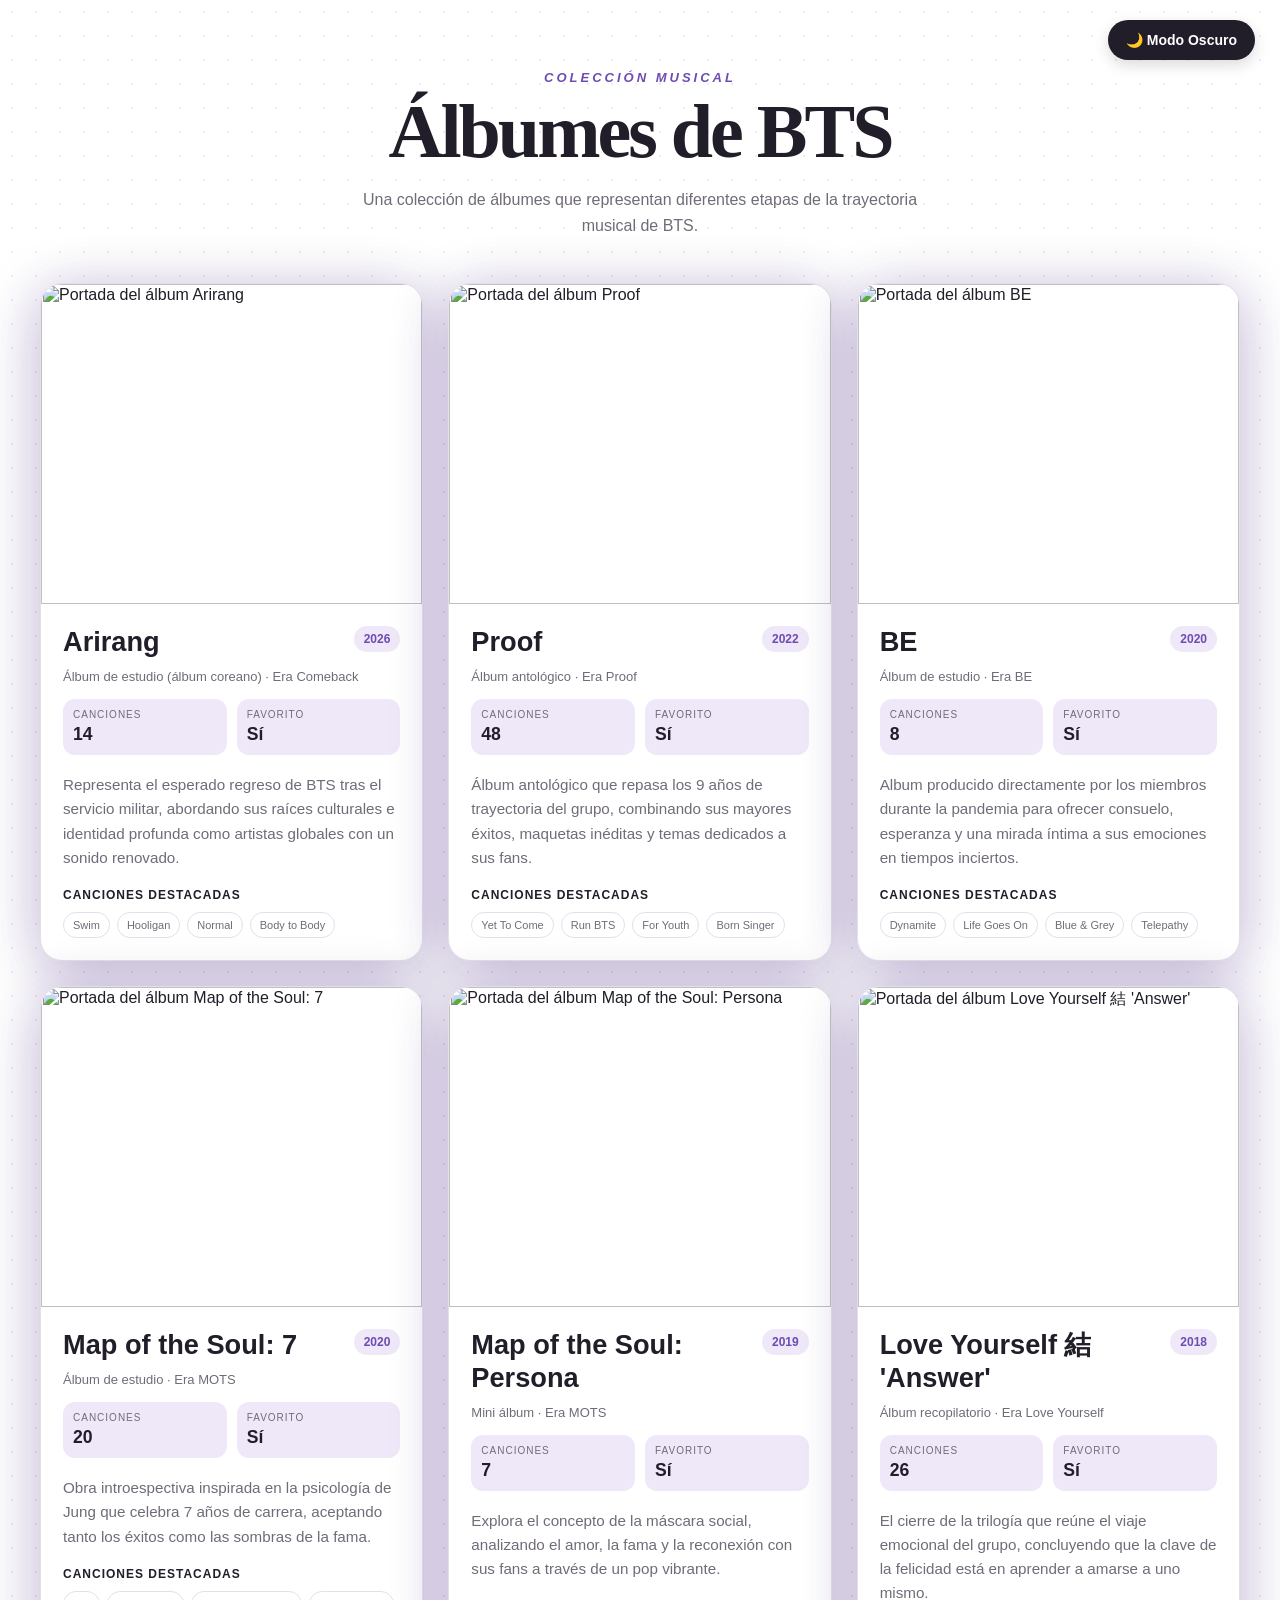
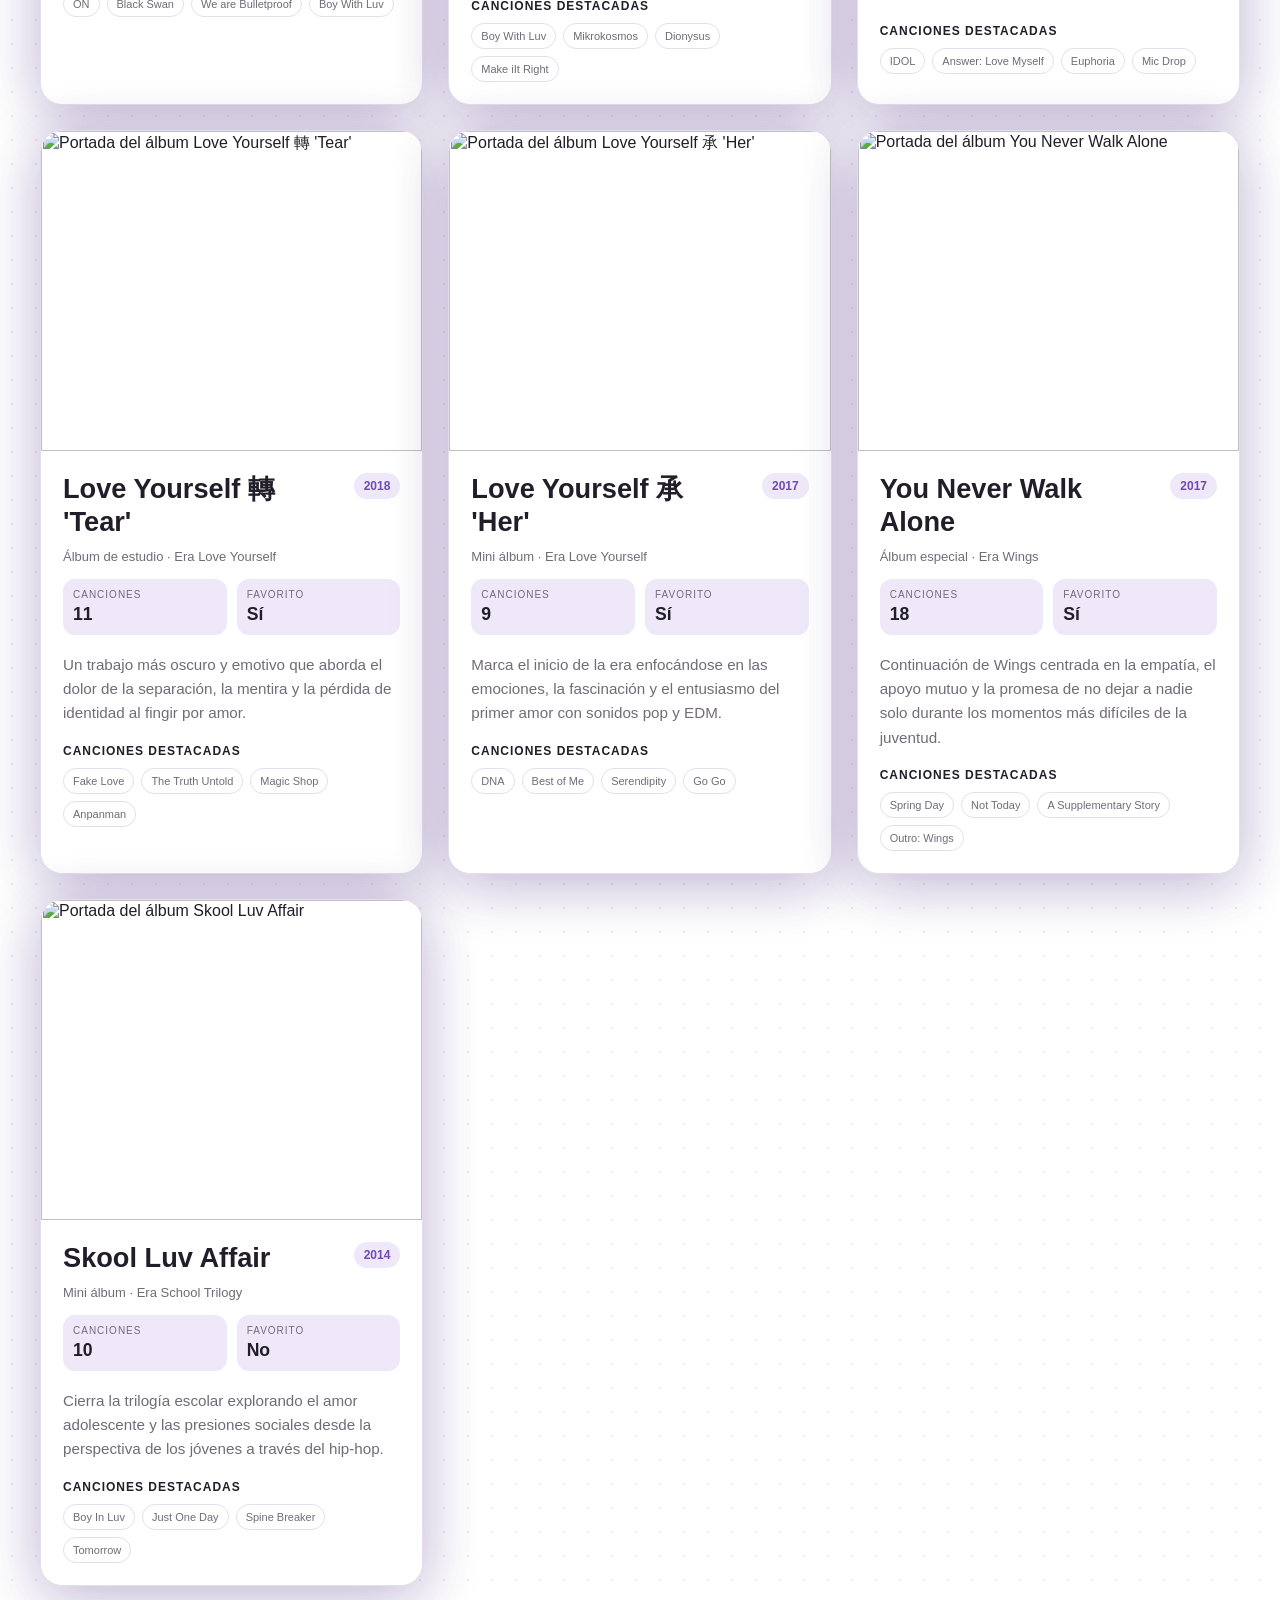
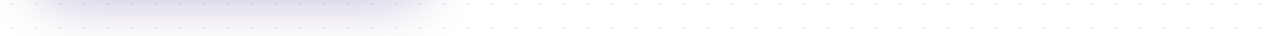
==== INPUT/proyecto1/index.html @ 9782faad "Separar datos de proyecto1 y añadir gestión CRUD con localStorage Co-Authored-By: Claude Sonnet 5 <n" ====
<html lang="es">
<head>
  <meta charset="UTF-8">
  <meta name="viewport" content="width=device-width, initial-scale=1.0">
  <title>Galería de álbumes BTS</title>
  <link rel="stylesheet" href="style.css">
</head>

<body>

  <button id="btn-dark" class="btn-dark">
    🌙 Modo Oscuro
  </button>

  <header class="encabezado">
    <p class="etiqueta">COLECCIÓN MUSICAL</p>
    <h1>Álbumes de BTS</h1>
    <p class="intro">
      Una colección de álbumes que representan diferentes etapas
      de la trayectoria musical de BTS.
    </p>
  </header>

  <!-- <nav><a href="gestion.html">Ir a gestión</a></nav> -->

  <button id="btn-volver" class="btn-volver"> Ver todos los álbumes </button>
  <section class="galeria" id="galeria"></section>

  <script src="data.js"></script>
  <script src="index.js"></script>

</body>
</html>
---- INPUT/proyecto1/style.css ----
/*-----Estilos Generales----------------------------*/

/*Estas variables tienen los colores principales de la galería. Asi pude reutilizarlos en diferentes partes del diseño para mantener una apariencia .*/

:root {
  --fondo: #f5f3f8;
  --tarjeta: #ffffff;
  --texto: #211d29;
  --texto-secundario: #716b78;
  --morado: #6f4bb2;
  --morado-claro: #eee8f8;
  --borde: #e4dfe9;
  --sombra: rgba(40, 25, 55, 0.12);
}

body {
  margin: 0;
  padding: 70px 40px 50px;
  font-family: Arial, Helvetica, sans-serif;
  background-image: radial-gradient(
    rgba(111, 75, 178, 0.12) 1px,
    transparent 1px
  );
  background-size: 24px 24px;
  color: var(--texto);
  transition:
    background 0.8s ease,
    color 0.4s ease;
}

* {box-sizing: border-box;}


/*-----Boton DarkMode----------------------------*/

.btn-dark {
  position: fixed;
  top: 20px;
  right: 25px;
  z-index: 1000;
  padding: 12px 18px;
  border: none;
  border-radius: 25px;
  background: #211d29;
  color: white;
  font-size: 14px;
  font-weight: bold;
  cursor: pointer;
  box-shadow: 0 5px 15px rgba(0, 0, 0, 0.15);
  transition:
    transform 0.3s ease,
    background 0.3s ease;
}

.btn-dark:hover {
  transform: scale(1.05);
}


body.dark-mode {
  --fondo: #15121a;
  --tarjeta: #211d29;
  --texto: #f7f3fa;
  --texto-secundario: #b9b1c1;
  --morado: #b08be8;
  --morado-claro: #332b3d;
  --borde: #3b3345;
  --sombra: rgba(0, 0, 0, 0.35);


  background-color: #15121a;
  background-image: radial-gradient(
    rgba(176, 139, 232, 0.12) 1px,
    transparent 1px);
  background-size: 24px 24px;
}

body.dark-mode .btn-dark {
  background: white;
  color: #211d29;
}


/*-----Encabezado de la galeria----------------------------*/

.encabezado {
  max-width: 1000px;
  margin: 0 auto 45px;
  text-align: center;
}

.etiqueta {
  margin: 0 0 10px;
  color: var(--morado);
  font-size: 13px;
  font-weight: bold;
  font-style: italic;
  letter-spacing: 3px;
}

.encabezado h1 {
  margin: 0;
  font-family: Georgia, "Times New Roman", serif;
  font-size: clamp(40px, 7vw, 76px);
  line-height: 0.95;
  letter-spacing: -3px;
}

.intro {
  max-width: 600px;
  margin: 20px auto 0;
  color: var(--texto-secundario);
  font-size: 16px;
  line-height: 1.6;
}


/*-----Boton volver a todos los albumes----------------------*/

.btn-volver {
  display: none;
  margin: 0 auto 30px;
  padding: 12px 20px;
  border: 1px solid var(--borde);
  border-radius: 25px;
  background: var(--tarjeta);
  color: var(--texto);
  font-size: 14px;
  font-weight: bold;
  cursor: pointer;
  box-shadow: 0 6px 20px var(--sombra);
  transition:
    transform 0.3s ease,
    background 0.3s ease,
    box-shadow 0.3s ease;
}

.btn-volver:hover {
  transform: translateY(-3px);
  background: var(--morado-claro);
  box-shadow:
    0 8px 25px var(--sombra),
    0 5px 25px rgba(111, 75, 178, 0.25);
}

.btn-volver.mostrar {
  display: block;
}


/*-----Galeria de los albunes----------------------------*/

.galeria {
  max-width: 1250px;
  margin: 0 auto;
  display: grid;
  grid-template-columns: repeat(3, 1fr);
  gap: 25px;
}


/*-----Tarjeta en general---------------------------*/

.card {
  overflow: hidden;
  background: var(--tarjeta);
  border: 1px solid var(--borde);
  border-radius: 22px;
  box-shadow:
    0 10px 65px var(--sombra),
    0 10px 55px rgba(111, 75, 178, 0.30);

  transition:
    transform 0.35s ease,
    box-shadow 0.35s ease,
    background 0.4s ease;

  animation: aparecer 0.6s ease both;
}

.card:hover {
  transform: translateY(-8px) scale(1.03);
  box-shadow:
    0 18px 40px var(--sombra),
    0 10px 45px rgba(111, 75, 178, 0.32);
}

.card.seleccionada {
  transform: scale(1.08);
  position: relative;
  z-index: 10;
  box-shadow:
    0 25px 60px var(--sombra),
    0 12px 55px rgba(111, 75, 178, 0.38);
}


/*-----Brillo de las tarjetas en modo oscuro---------------*/

body.dark-mode .card {
  box-shadow:
    0 10px 30px rgba(0, 0, 0, 0.45),
    0 8px 45px rgba(176, 139, 232, 0.35);
}

body.dark-mode .card:hover {
  box-shadow:
    0 18px 40px rgba(0, 0, 0, 0.50),
    0 10px 55px rgba(194, 156, 255, 0.55);
}

body.dark-mode .card.seleccionada {
  box-shadow:
    0 25px 60px rgba(0, 0, 0, 0.55),
    0 12px 65px rgba(194, 156, 255, 0.65);
}


.galeria.mostrar-una {
  display: flex;

  justify-content: center;

  align-items: flex-start;
}

.galeria.mostrar-una .card:not(.seleccionada) {
  display: none;
}

.galeria.mostrar-una .card.seleccionada {
  width: min(600px, 90vw);

  transform: scale(1);
}


/*-----Portada del album----------------------------*/

.card-imagen {
  width: 100%;
  height: 330px;
  object-fit: cover;
  display: block;
  transition: transform 0.5s ease;
}

.card:hover .card-imagen {
  transform: scale(1.04);
}


/*-----Contenido del album----------------------------*/

.card-body {
  padding: 22px;
}

.card-header {
  display: flex;
  justify-content: space-between;
  align-items: flex-start;
  gap: 15px;
  margin-bottom: 10px;
}

.card-nombre {
  margin: 0;
  font-size: 21px;
  line-height: 1.2;
}

.card-año {
  flex-shrink: 0;
  padding: 6px 10px;
  border-radius: 20px;
  background: var(--morado-claro);
  color: var(--morado);
  font-size: 12px;
  font-weight: bold;
}

.card-subtitle {
  margin: 0 0 15px;
  color: var(--texto-secundario);
  font-size: 13px;
}


/*-----Estadístcas del album----------------------------*/

.card-stats {
  display: grid;
  grid-template-columns: repeat(2, 1fr);
  gap: 10px;
  margin-bottom: 18px;
}

.stat {
  padding: 10px;
  border-radius: 12px;
  background: var(--morado-claro);
}

.stat-label {
  display: block;
  margin-bottom: 4px;
  color: var(--texto-secundario);
  font-size: 10px;
  text-transform: uppercase;
  letter-spacing: 1px;
}

.stat-value {
  font-size: 13px;
  font-weight: bold;
}


/*-----Descripción del album----------------------------*/

.card-descripcion {
  margin: 0 0 18px;
  color: var(--texto-secundario);
  font-size: 14px;
  line-height: 1.6;
}


/*-----Canciones Destacadas----------------------------*/

.card-canciones-titulo {
  margin: 0 0 10px;
  font-size: 12px;
  text-transform: uppercase;
  letter-spacing: 1px;
}

.card-canciones {
  display: flex;
  flex-wrap: wrap;
  gap: 7px;
  padding: 0;
  margin: 0;
  list-style: none;
}

.card-canciones li {
  padding: 6px 9px;
  border: 1px solid var(--borde);
  border-radius: 20px;
  color: var(--texto-secundario);
  font-size: 11px;
  transition:
    background 0.3s ease,
    color 0.3s ease;
}

.card-canciones li:hover {
  background: #6f4bb2;
  color: white;
}


/*-----Animacion de aparición----------------------------*/

@keyframes aparecer {

  from {
    opacity: 0;
    transform: translateY(20px);
  }

  to {
    opacity: 1;
    transform: translateY(0);
  }

}


/*-----Responsive----------------------------*/

@media (max-width: 900px) {
  body {
    padding: 70px 25px 40px;
  }
  .galeria {
    grid-template-columns: repeat(2, 1fr);
  }

}


@media (max-width: 600px) {
  body {
    padding: 75px 15px 30px;
  }
  .galeria {
    grid-template-columns: 1fr;
  }

  .card-imagen {
    height: 300px;
  }
  .encabezado h1 {
    letter-spacing: -2px;
  }
  .btn-dark {
    top: 15px;

    right: 15px;
  }

}


@media (min-width: 1000px) {
  .galeria {
    grid-template-columns: repeat(3, 1fr);
  }
  .card-imagen {
    height: 320px;
  }
  .card-nombre {
    font-size: 1.7rem;
  }
  .card-descripcion {
    font-size: 0.95rem;
  }
  .stat-value {
    font-size: 1.1rem;
  }

}

/*-----Página de gestión----------------------------*/

.pagina-gestion { display: flex; padding: 0; min-height: 100vh; }

.sidebar {
  width: 220px;
  flex-shrink: 0;
  padding: 30px 16px;
  background: var(--tarjeta);
  border-right: 1px solid var(--borde);
}

.sidebar h2 { margin: 0 0 20px; color: var(--morado); }
.sidebar nav { display: flex; flex-direction: column; gap: 8px; }

.sidebar-item {
  padding: 10px 12px;
  border: none;
  border-radius: 8px;
  background: transparent;
  color: var(--texto);
  text-align: left;
  cursor: pointer;
}

.sidebar-item:hover, .sidebar-item.activo { background: var(--morado-claro); color: var(--morado); }
.sidebar-volver { display: block; margin-top: 30px; color: var(--texto-secundario); text-decoration: none; }

.contenido { flex: 1; padding: 40px; overflow-x: auto; }

.pagina-gestion table { width: 100%; border-collapse: collapse; background: var(--tarjeta); }
.pagina-gestion th, .pagina-gestion td { padding: 10px; border-bottom: 1px solid var(--borde); text-align: left; }

.formulario { display: flex; flex-direction: column; gap: 12px; max-width: 480px; margin-top: 16px; }
.formulario label { display: flex; flex-direction: column; gap: 4px; font-size: 14px; }
.formulario input[type="text"], .formulario input[type="number"], .contenido select { padding: 8px; border: 1px solid var(--borde); border-radius: 6px; }
.formulario button { padding: 10px; border: none; border-radius: 8px; background: var(--morado); color: #fff; cursor: pointer; }

@media (max-width: 700px) {
  .pagina-gestion { flex-direction: column; }
  .sidebar { width: 100%; }
}

.btn-eliminar { margin-left: 12px; padding: 8px 16px; border: none; border-radius: 8px; background: #c0392b; color: #fff; cursor: pointer; }
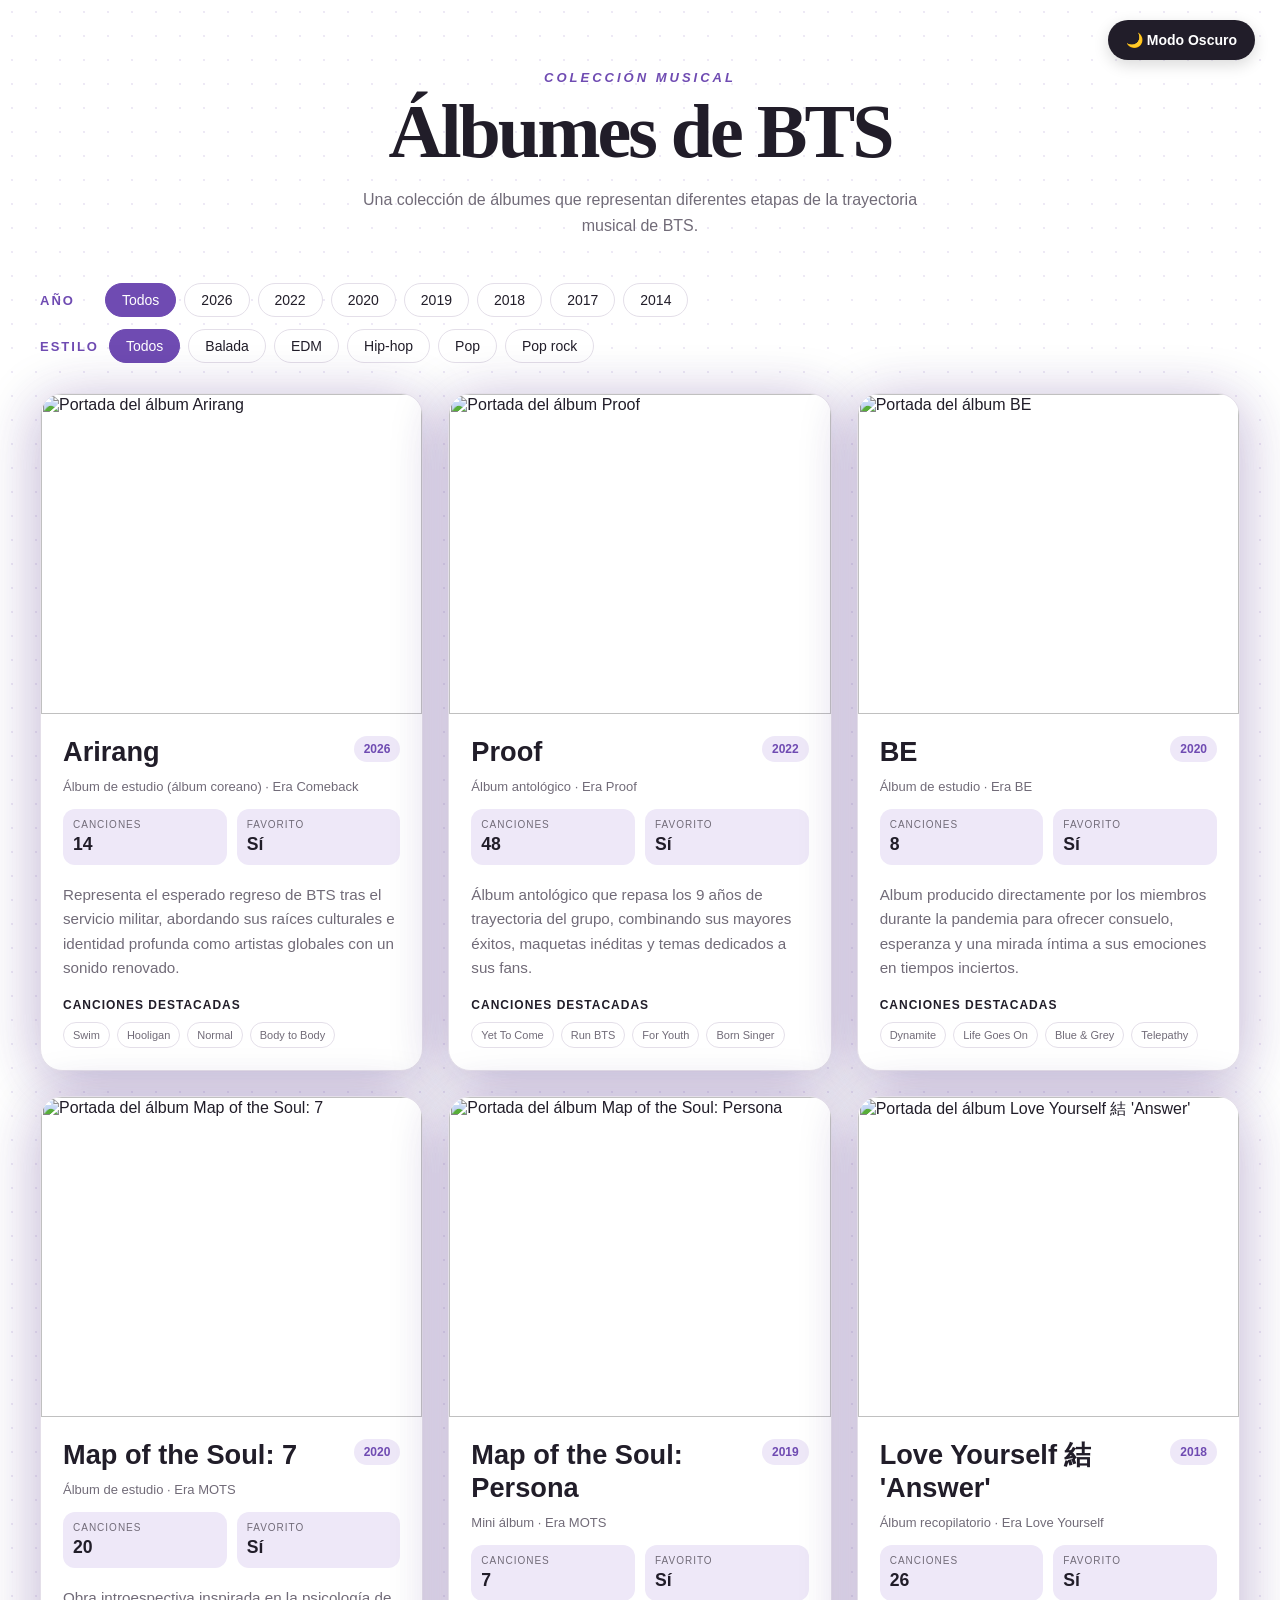
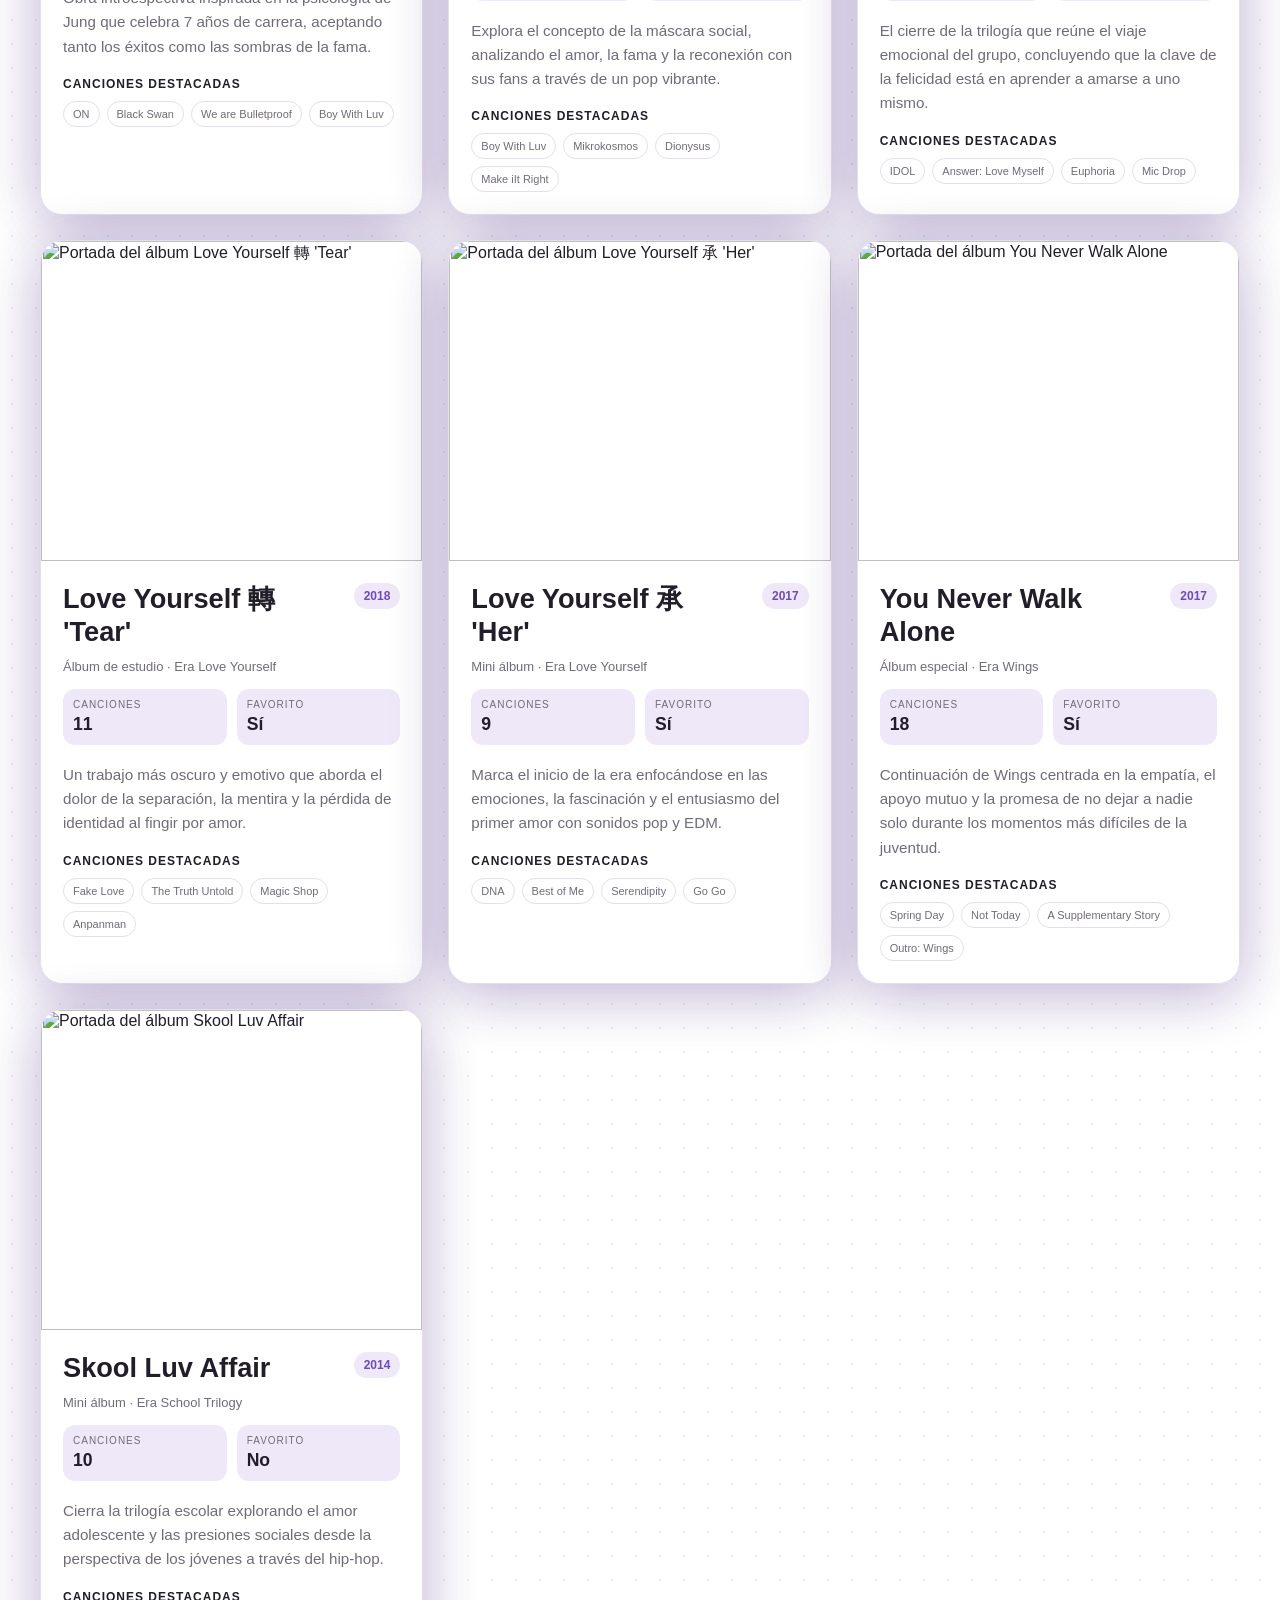
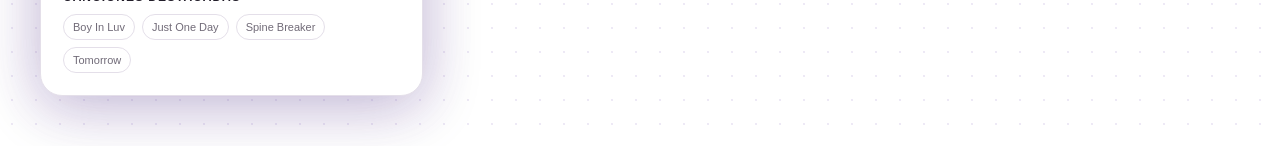
==== commit 89bd1254: "Añadir ids, login y filtros por año y estilo en proyecto1 - Ids propios en data.js y siguienteId par" ====
--- a/INPUT/proyecto1/index.html
+++ b/INPUT/proyecto1/index.html
@@ -23,6 +23,18 @@
 
   <!-- <nav><a href="gestion.html">Ir a gestión</a></nav> -->
 
+  <section class="filtros" id="filtros">
+    <div class="filtro-grupo">
+      <span class="filtro-titulo">Año</span>
+      <div class="filtro-botones" id="filtro-año"></div>
+    </div>
+    <div class="filtro-grupo">
+      <span class="filtro-titulo">Estilo</span>
+      <div class="filtro-botones" id="filtro-estilo"></div>
+    </div>
+    <p class="filtro-vacio" id="filtro-vacio" hidden>No hay álbumes con esa combinación.</p>
+  </section>
+
   <button id="btn-volver" class="btn-volver"> Ver todos los álbumes </button>
   <section class="galeria" id="galeria"></section>
 
--- a/INPUT/proyecto1/style.css
+++ b/INPUT/proyecto1/style.css
@@ -148,6 +148,70 @@
 }
 
 
+/*-----Filtros por año y estilo----------------------------*/
+
+.filtros {
+  max-width: 1250px;
+  margin: 0 auto 30px;
+  display: flex;
+  flex-direction: column;
+  gap: 12px;
+}
+
+.filtro-grupo {
+  display: flex;
+  align-items: center;
+  flex-wrap: wrap;
+  gap: 10px;
+}
+
+.filtro-titulo {
+  min-width: 55px;
+  color: var(--morado);
+  font-size: 13px;
+  font-weight: bold;
+  letter-spacing: 2px;
+  text-transform: uppercase;
+}
+
+.filtro-botones {
+  display: flex;
+  flex-wrap: wrap;
+  gap: 8px;
+}
+
+.filtro-boton {
+  padding: 8px 16px;
+  border: 1px solid var(--borde);
+  border-radius: 25px;
+  background: var(--tarjeta);
+  color: var(--texto);
+  font-size: 14px;
+  cursor: pointer;
+  transition:
+    background 0.3s ease,
+    color 0.3s ease,
+    transform 0.3s ease;
+}
+
+.filtro-boton:hover {
+  transform: translateY(-2px);
+  background: var(--morado-claro);
+}
+
+.filtro-boton.activo {
+  border-color: var(--morado);
+  background: var(--morado);
+  color: var(--tarjeta);
+}
+
+.filtro-vacio {
+  margin: 0;
+  color: var(--texto-secundario);
+  font-size: 14px;
+}
+
+
 /*-----Galeria de los albunes----------------------------*/
 
 .galeria {
@@ -436,7 +500,16 @@
 
 /*-----Página de gestión----------------------------*/
 
-.pagina-gestion { display: flex; padding: 0; min-height: 100vh; }
+.pagina-gestion { padding: 0; min-height: 100vh; }
+
+.panel-admin { display: flex; min-height: 100vh; }
+.panel-admin[hidden], .login[hidden] { display: none; }
+
+.login { display: flex; align-items: center; justify-content: center; min-height: 100vh; padding: 20px; }
+.login-tarjeta { width: 100%; max-width: 360px; padding: 30px; background: var(--tarjeta); border: 1px solid var(--borde); border-radius: 12px; box-shadow: 0 10px 30px var(--sombra); }
+.login-tarjeta h1 { margin: 0 0 8px; color: var(--morado); font-size: 24px; }
+.login-error { margin: 0; color: #c0392b; font-size: 14px; }
+.login-tarjeta .sidebar-volver { margin-top: 8px; text-align: center; font-size: 14px; }
 
 .sidebar {
   width: 220px;
@@ -469,11 +542,11 @@
 
 .formulario { display: flex; flex-direction: column; gap: 12px; max-width: 480px; margin-top: 16px; }
 .formulario label { display: flex; flex-direction: column; gap: 4px; font-size: 14px; }
-.formulario input[type="text"], .formulario input[type="number"], .contenido select { padding: 8px; border: 1px solid var(--borde); border-radius: 6px; }
+.formulario input[type="text"], .formulario input[type="number"], .formulario input[type="password"], .contenido select { padding: 8px; border: 1px solid var(--borde); border-radius: 6px; }
 .formulario button { padding: 10px; border: none; border-radius: 8px; background: var(--morado); color: #fff; cursor: pointer; }
 
 @media (max-width: 700px) {
-  .pagina-gestion { flex-direction: column; }
+  .panel-admin { flex-direction: column; }
   .sidebar { width: 100%; }
 }
 
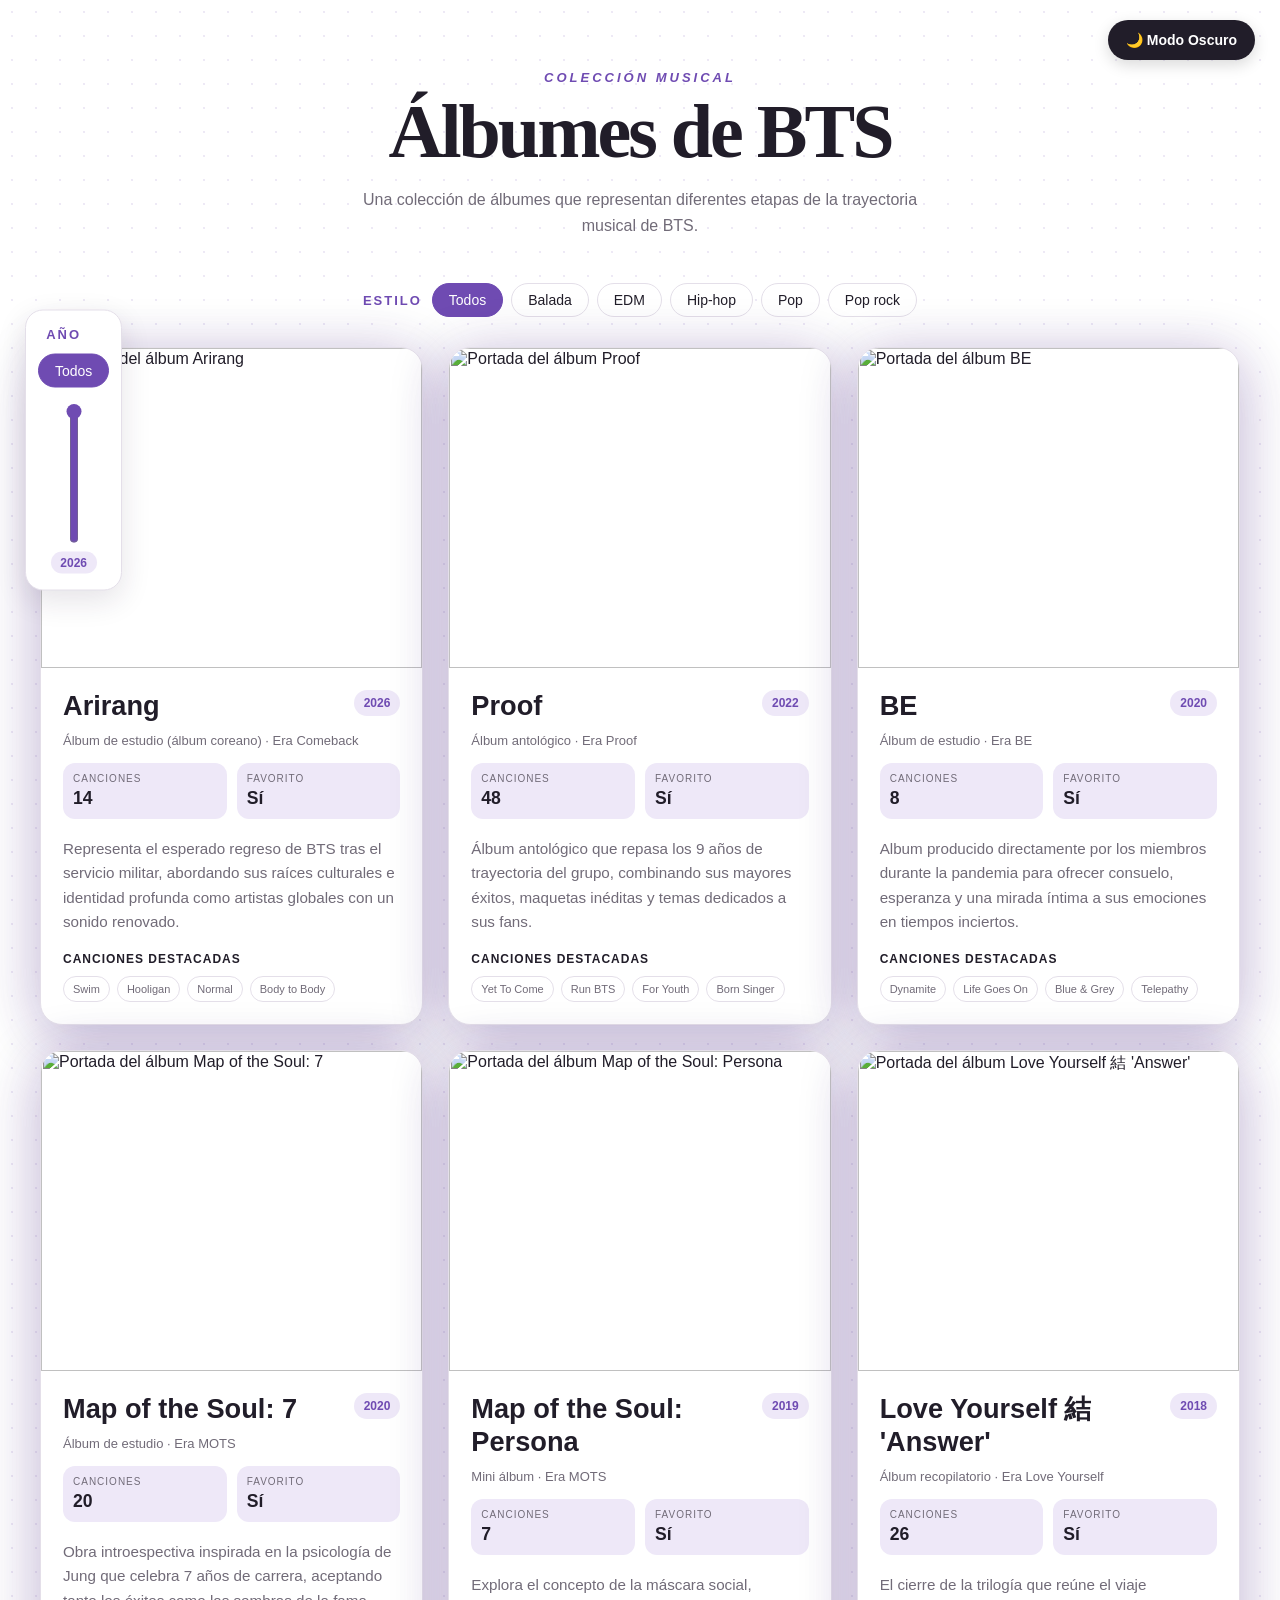
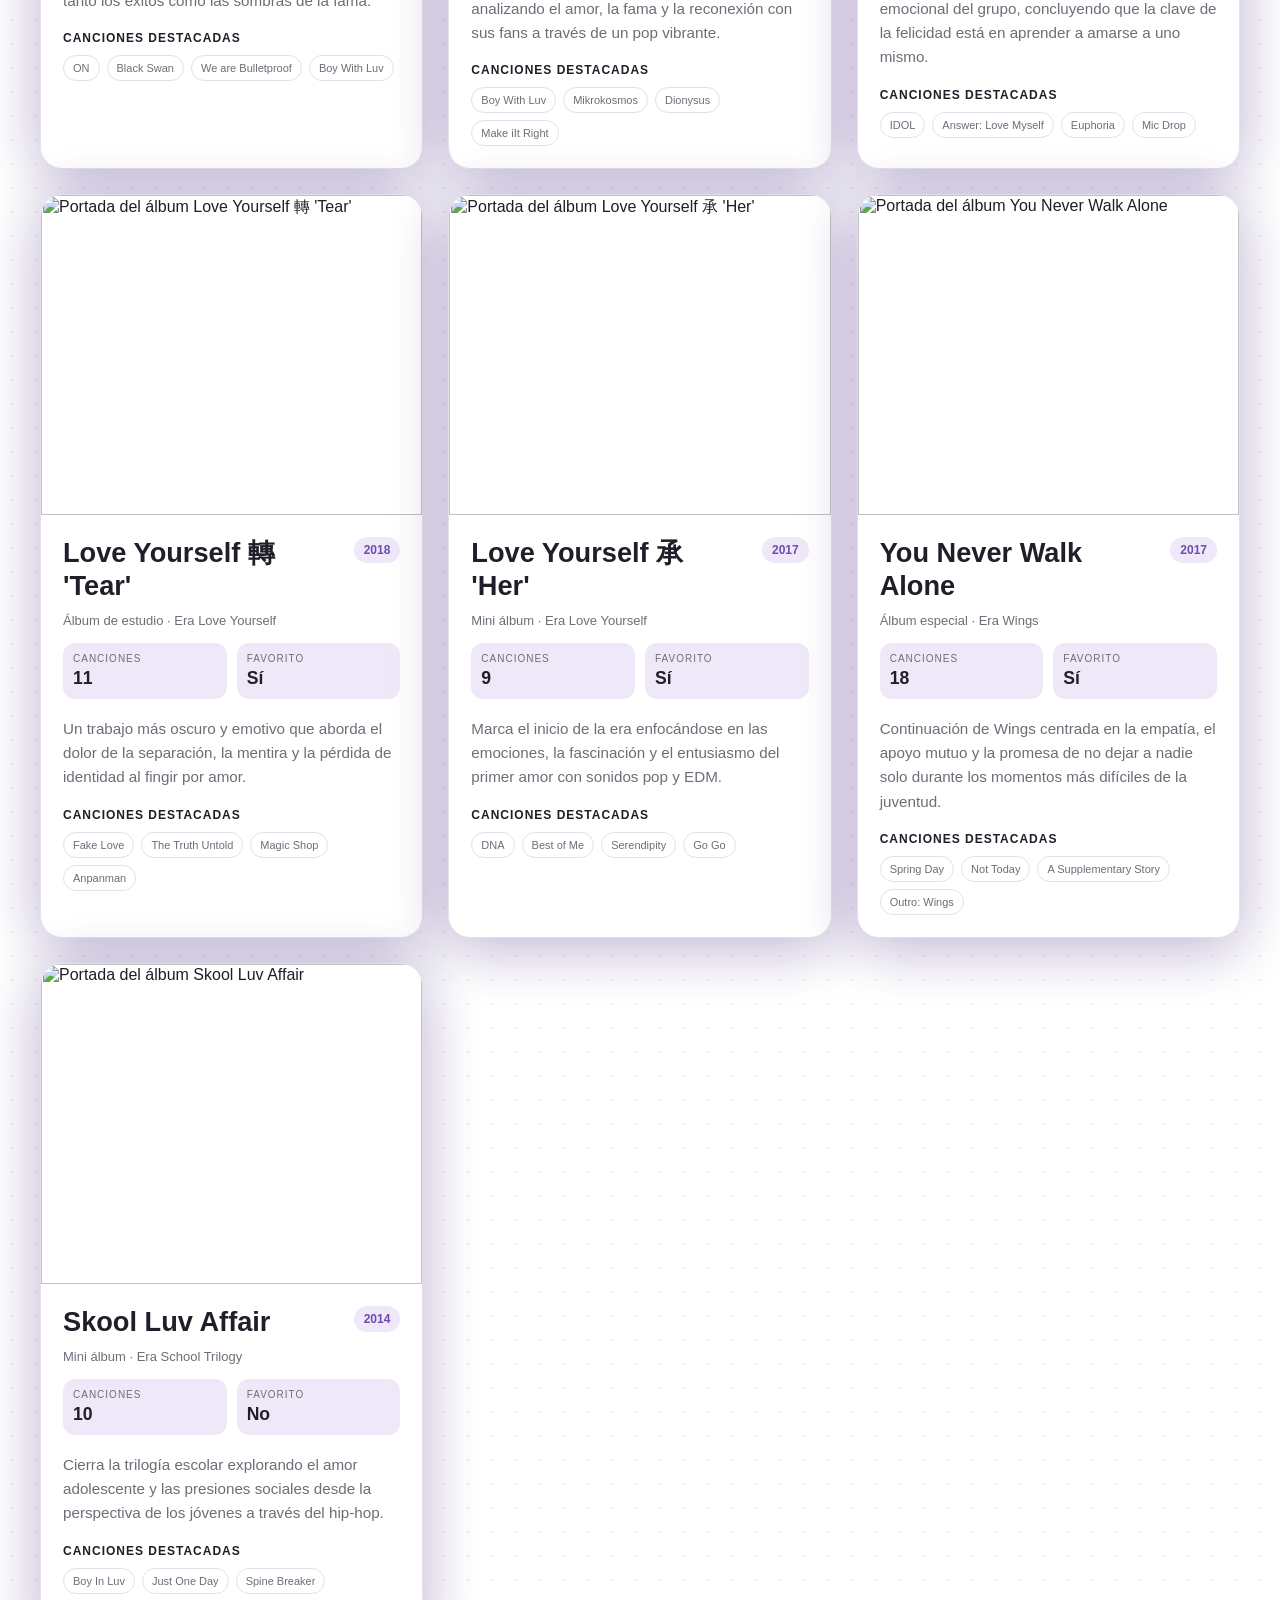
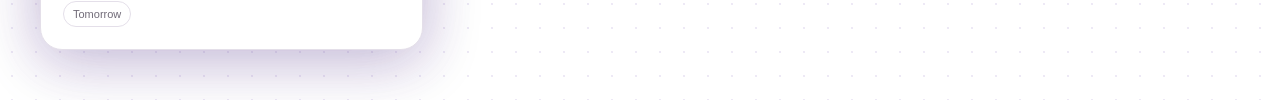
==== commit b995d988: "Agregar filtro de año en slider, login/registro de usuarios y juego de memoria en proyecto1 - index:" ====
--- a/INPUT/proyecto1/index.html
+++ b/INPUT/proyecto1/index.html
@@ -25,10 +25,6 @@
 
   <section class="filtros" id="filtros">
     <div class="filtro-grupo">
-      <span class="filtro-titulo">Año</span>
-      <div class="filtro-botones" id="filtro-año"></div>
-    </div>
-    <div class="filtro-grupo">
       <span class="filtro-titulo">Estilo</span>
       <div class="filtro-botones" id="filtro-estilo"></div>
     </div>
@@ -36,7 +32,20 @@
   </section>
 
   <button id="btn-volver" class="btn-volver"> Ver todos los álbumes </button>
-  <section class="galeria" id="galeria"></section>
+
+  <div class="galeria-layout">
+    <aside class="filtro-año-lateral">
+      <span class="filtro-titulo">Año</span>
+      <div class="filtro-año-control">
+        <button type="button" class="filtro-boton activo" id="filtro-año-todos">Todos</button>
+        <div class="slider-año-wrap">
+          <input type="range" id="slider-año" class="slider-año">
+          <span class="slider-año-valor" id="slider-año-valor"></span>
+        </div>
+      </div>
+    </aside>
+    <section class="galeria" id="galeria"></section>
+  </div>
 
   <script src="data.js"></script>
   <script src="index.js"></script>
--- a/INPUT/proyecto1/style.css
+++ b/INPUT/proyecto1/style.css
@@ -161,6 +161,7 @@
 .filtro-grupo {
   display: flex;
   align-items: center;
+  justify-content: center;
   flex-wrap: wrap;
   gap: 10px;
 }
@@ -212,11 +213,79 @@
 }
 
 
-/*-----Galeria de los albunes----------------------------*/
-
-.galeria {
+/*-----Slider vertical de año----------------------------*/
+
+/* Flotante: position fixed + top 50% con translateY(-50%) lo centra en la mitad
+de la ventana sin importar cuánto mida la galería, igual que btn-dark en su esquina. */
+
+.filtro-año-lateral {
+  position: fixed;
+  left: 25px;
+  top: 50%;
+  transform: translateY(-50%);
+  z-index: 900;
+  display: flex;
+  flex-direction: column;
+  align-items: center;
+  gap: 12px;
+  padding: 16px 12px;
+  background: var(--tarjeta);
+  border: 1px solid var(--borde);
+  border-radius: 18px;
+  box-shadow: 0 10px 30px var(--sombra);
+}
+
+.filtro-año-control {
+  display: flex;
+  flex-direction: column;
+  align-items: center;
+  gap: 14px;
+}
+
+.slider-año-wrap {
+  display: flex;
+  flex-direction: column;
+  align-items: center;
+  gap: 6px;
+}
+
+.slider-año {
+  writing-mode: vertical-lr;
+  direction: rtl;
+  -webkit-appearance: slider-vertical;
+  appearance: slider-vertical;
+  width: 8px;
+  height: 140px;
+  accent-color: var(--morado);
+  cursor: pointer;
+}
+
+.slider-año-valor {
+  min-width: 46px;
+  padding: 4px 8px;
+  border-radius: 12px;
+  background: var(--morado-claro);
+  color: var(--morado);
+  font-size: 12px;
+  font-weight: bold;
+  text-align: center;
+}
+
+
+/*-----Layout galeria + filtro lateral de año----------------------------*/
+
+/* El filtro de año es flotante (position: fixed), así que no ocupa espacio en el flujo:
+este contenedor solo centra la galería como antes. */
+
+.galeria-layout {
   max-width: 1250px;
   margin: 0 auto;
+}
+
+
+/*-----Galeria de los albunes----------------------------*/
+
+.galeria {
   display: grid;
   grid-template-columns: repeat(3, 1fr);
   gap: 25px;
@@ -460,6 +529,13 @@
   body {
     padding: 75px 15px 30px;
   }
+  .filtro-año-lateral {
+    position: static;
+    transform: none;
+    flex-direction: row;
+    margin: 0 auto 20px;
+    width: fit-content;
+  }
   .galeria {
     grid-template-columns: 1fr;
   }
@@ -509,6 +585,13 @@
 .login-tarjeta { width: 100%; max-width: 360px; padding: 30px; background: var(--tarjeta); border: 1px solid var(--borde); border-radius: 12px; box-shadow: 0 10px 30px var(--sombra); }
 .login-tarjeta h1 { margin: 0 0 8px; color: var(--morado); font-size: 24px; }
 .login-error { margin: 0; color: #c0392b; font-size: 14px; }
+.login-exito { margin: 0; color: #2e8b57; font-size: 14px; }
+
+.password-checklist { list-style: none; margin: -4px 0 0; padding: 0; display: flex; flex-direction: column; gap: 4px; font-size: 13px; }
+.password-checklist li { color: var(--texto-secundario); }
+.password-checklist li::before { content: "✕ "; color: #c0392b; }
+.password-checklist li.cumple { color: var(--morado); }
+.password-checklist li.cumple::before { content: "✓ "; color: var(--morado); }
 .login-tarjeta .sidebar-volver { margin-top: 8px; text-align: center; font-size: 14px; }
 
 .sidebar {
@@ -551,3 +634,127 @@
 }
 
 .btn-eliminar { margin-left: 12px; padding: 8px 16px; border: none; border-radius: 8px; background: #c0392b; color: #fff; cursor: pointer; }
+
+
+/*-----Juego de memoria----------------------------*/
+
+.juego-memoria[hidden] { display: none; }
+
+.juego-memoria {
+  max-width: 900px;
+  margin: 0 auto;
+  padding: 30px 20px 60px;
+}
+
+.juego-header {
+  display: flex;
+  flex-wrap: wrap;
+  align-items: center;
+  justify-content: space-between;
+  gap: 16px;
+  margin-bottom: 25px;
+}
+
+.juego-logo {
+  font-family: Georgia, "Times New Roman", serif;
+  font-size: 22px;
+  color: var(--morado);
+}
+
+.juego-hud { display: flex; align-items: center; gap: 18px; }
+
+.juego-hud-item { display: flex; flex-direction: column; align-items: center; gap: 2px; min-width: 48px; }
+.juego-hud-valor { font-size: 18px; font-weight: bold; color: var(--morado); line-height: 1; }
+.juego-hud-label { font-size: 10px; color: var(--texto-secundario); text-transform: uppercase; letter-spacing: 1px; }
+.juego-hud-divider { width: 1px; height: 28px; background: var(--borde); }
+
+.juego-tablero {
+  display: grid;
+  grid-template-columns: repeat(4, 1fr);
+  gap: 14px;
+}
+
+.juego-carta { aspect-ratio: 3 / 4; perspective: 1000px; cursor: pointer; }
+.juego-carta.encontrada { cursor: default; pointer-events: none; }
+
+.juego-carta-inner {
+  position: relative;
+  width: 100%;
+  height: 100%;
+  transform-style: preserve-3d;
+  transition: transform 0.5s cubic-bezier(0.4, 0, 0.2, 1);
+  border-radius: 14px;
+}
+
+.juego-carta.volteada .juego-carta-inner,
+.juego-carta.encontrada .juego-carta-inner {
+  transform: rotateY(180deg);
+}
+
+.juego-carta-frente, .juego-carta-dorso {
+  position: absolute;
+  inset: 0;
+  border-radius: 14px;
+  backface-visibility: hidden;
+  -webkit-backface-visibility: hidden;
+  overflow: hidden;
+}
+
+.juego-carta-frente {
+  background: var(--morado);
+  display: flex;
+  align-items: center;
+  justify-content: center;
+  font-size: 28px;
+}
+
+.juego-carta-dorso {
+  background: var(--tarjeta);
+  border: 1px solid var(--borde);
+  transform: rotateY(180deg);
+  display: flex;
+  flex-direction: column;
+}
+
+.juego-carta-dorso img { width: 100%; height: 65%; object-fit: cover; }
+
+.juego-carta-info { flex: 1; padding: 6px 8px; display: flex; flex-direction: column; justify-content: center; gap: 2px; }
+.juego-carta-nombre { margin: 0; font-size: 11px; font-weight: bold; line-height: 1.2; }
+.juego-carta-año { margin: 0; font-size: 10px; color: var(--morado); }
+
+.juego-carta.encontrada .juego-carta-dorso { border-color: var(--morado); box-shadow: 0 0 0 2px var(--morado); }
+
+.juego-overlay {
+  display: none;
+  position: fixed;
+  inset: 0;
+  background: rgba(20, 15, 30, 0.7);
+  z-index: 100;
+  align-items: center;
+  justify-content: center;
+}
+
+.juego-overlay.visible { display: flex; }
+
+.juego-modal {
+  background: var(--tarjeta);
+  border: 1px solid var(--borde);
+  border-radius: 20px;
+  padding: 36px 30px;
+  text-align: center;
+  max-width: 360px;
+  width: 90%;
+  box-shadow: 0 20px 50px var(--sombra);
+}
+
+.juego-trofeo { font-size: 42px; margin-bottom: 10px; }
+.juego-modal h2 { margin: 0 0 20px; color: var(--morado); font-size: 20px; }
+
+.juego-stats { display: flex; justify-content: center; gap: 30px; margin-bottom: 24px; }
+.juego-stat { display: flex; flex-direction: column; gap: 2px; }
+.juego-stat-num { font-size: 20px; font-weight: bold; }
+.juego-stat-label { font-size: 11px; color: var(--texto-secundario); text-transform: uppercase; letter-spacing: 1px; }
+
+@media (max-width: 600px) {
+  .juego-tablero { grid-template-columns: repeat(3, 1fr); gap: 10px; }
+}
